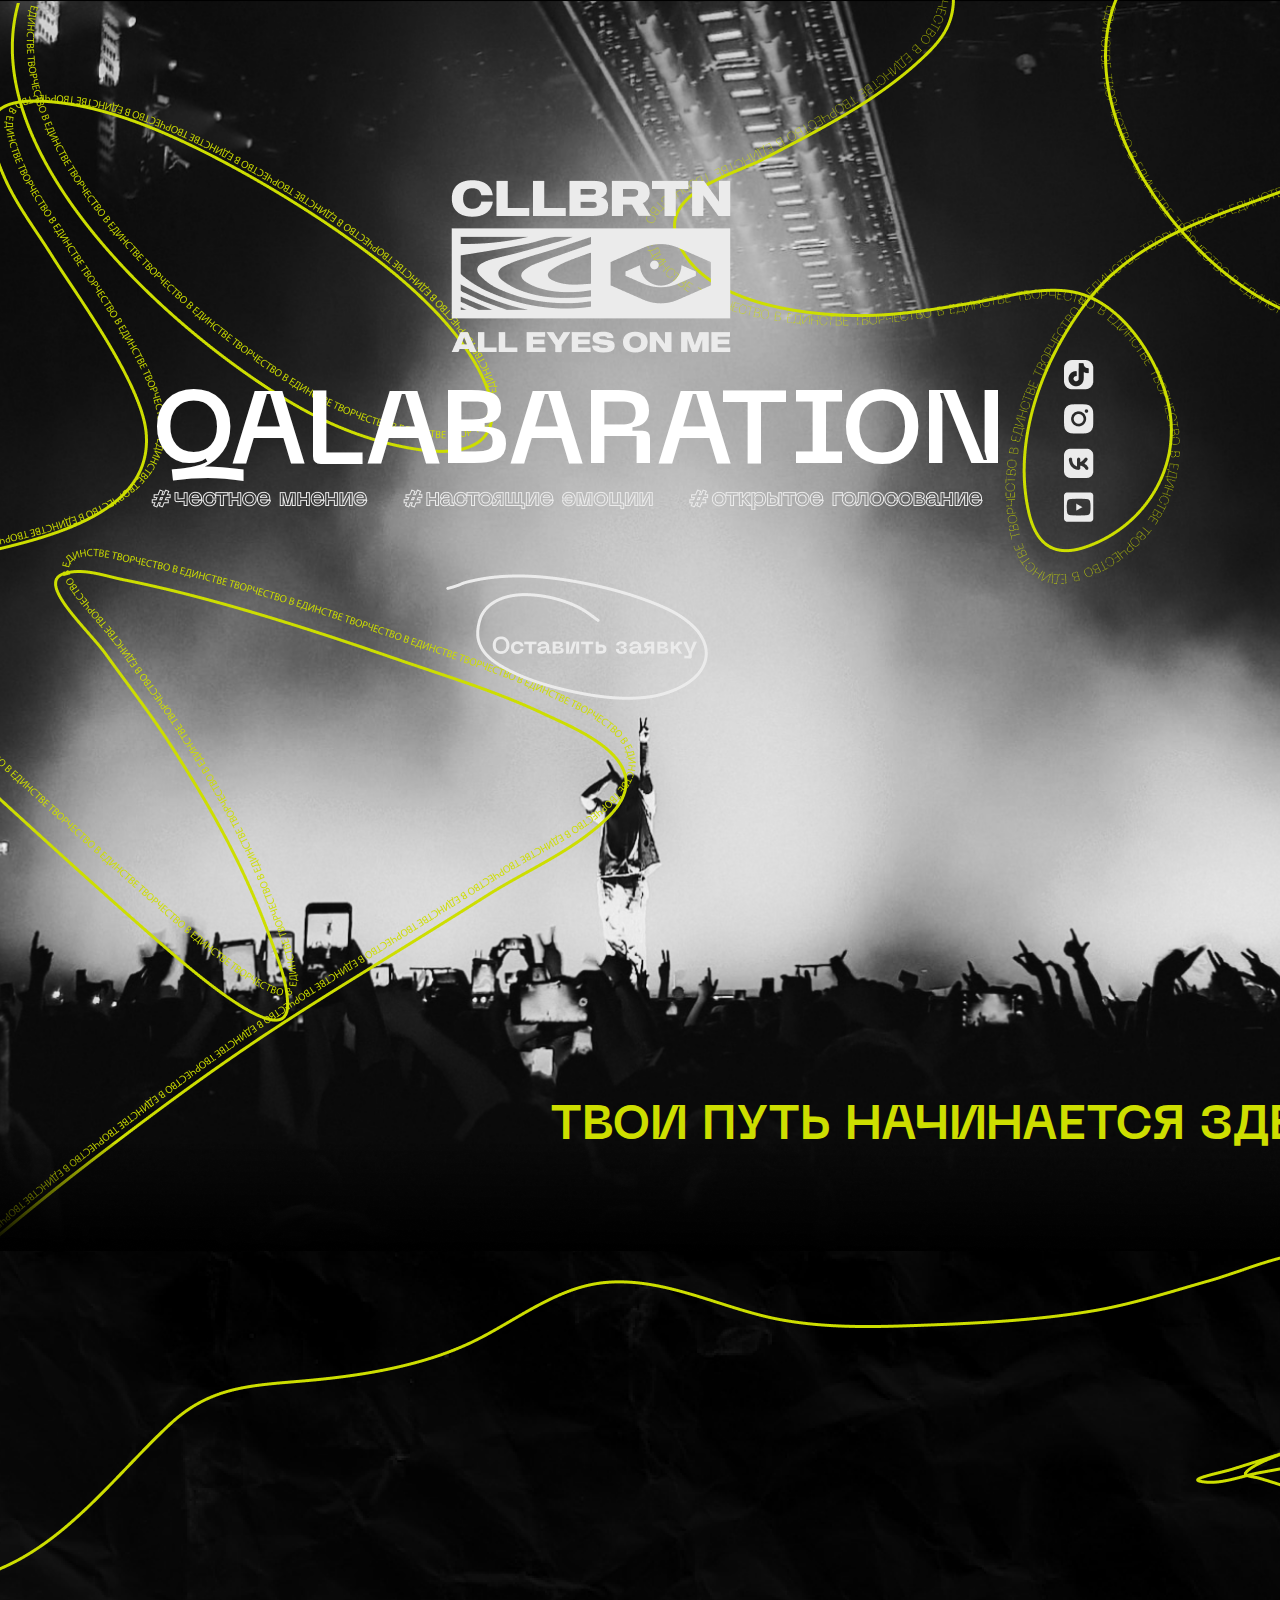
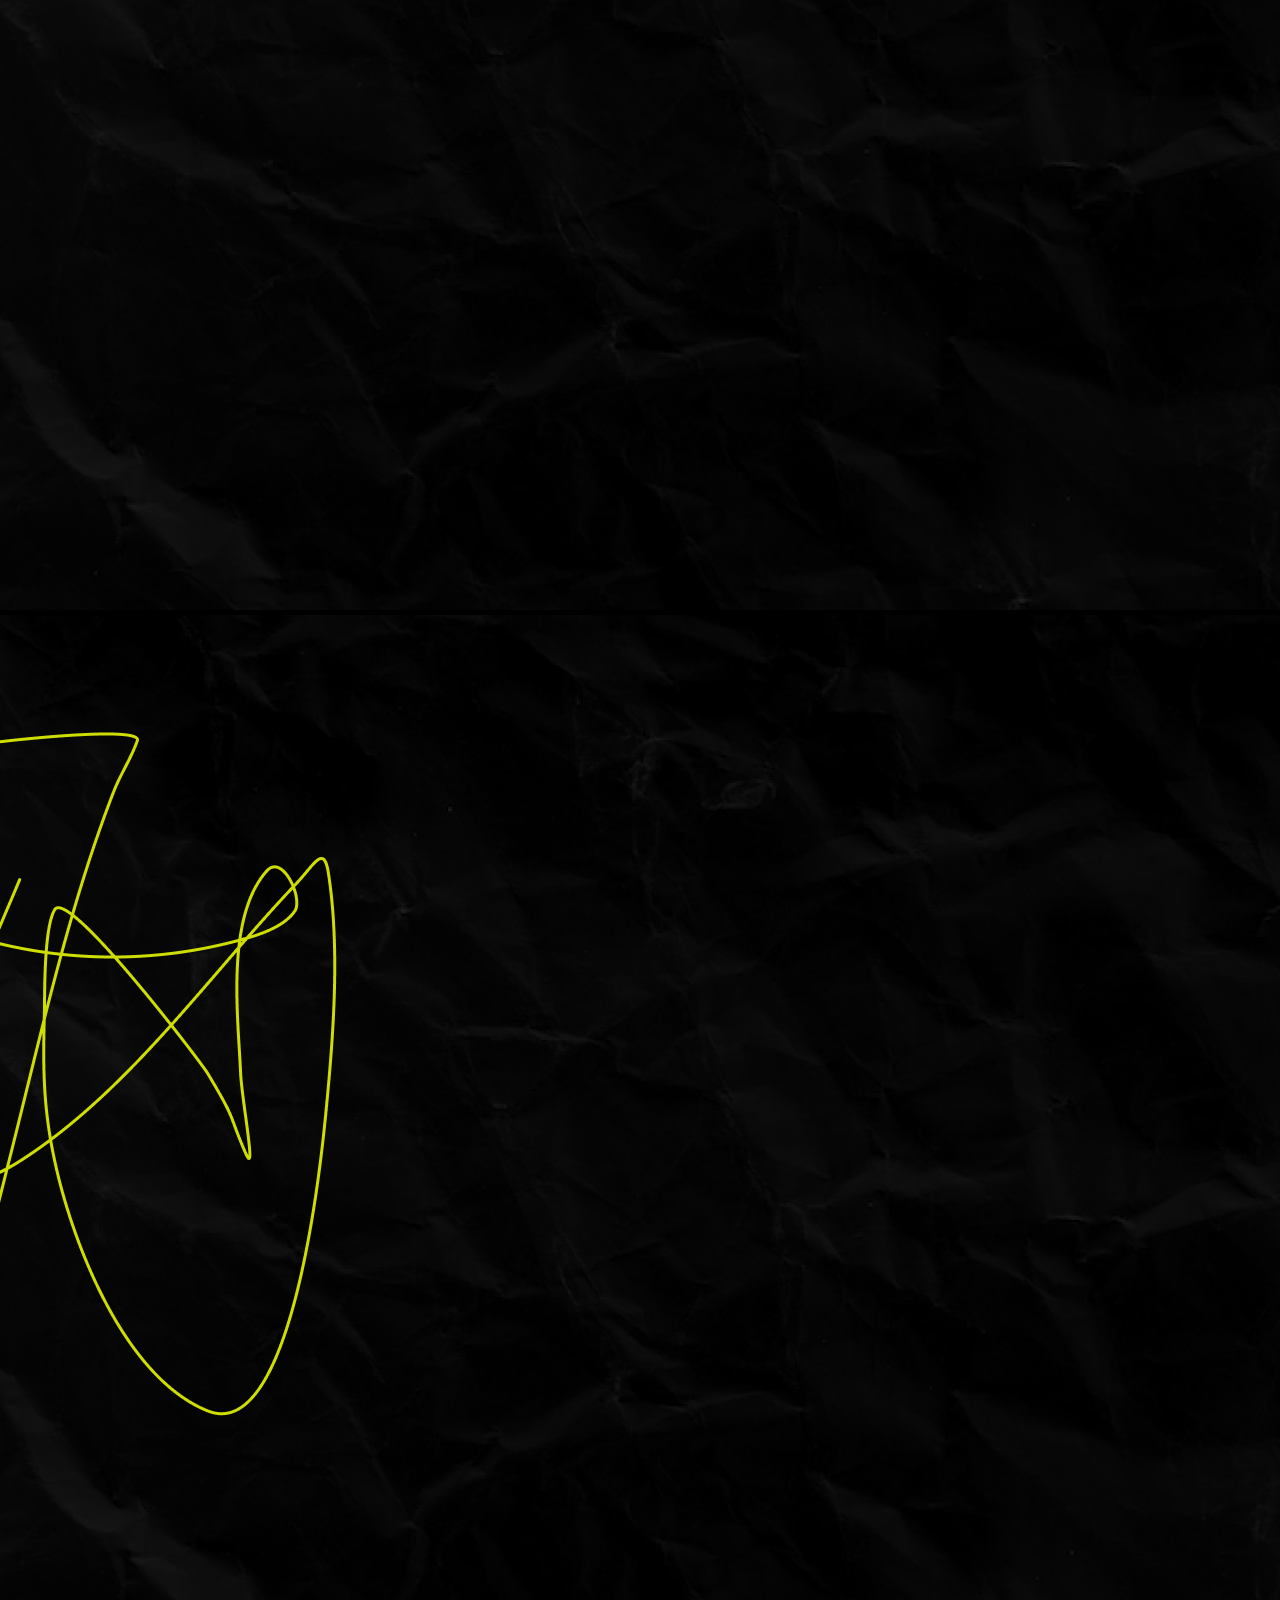
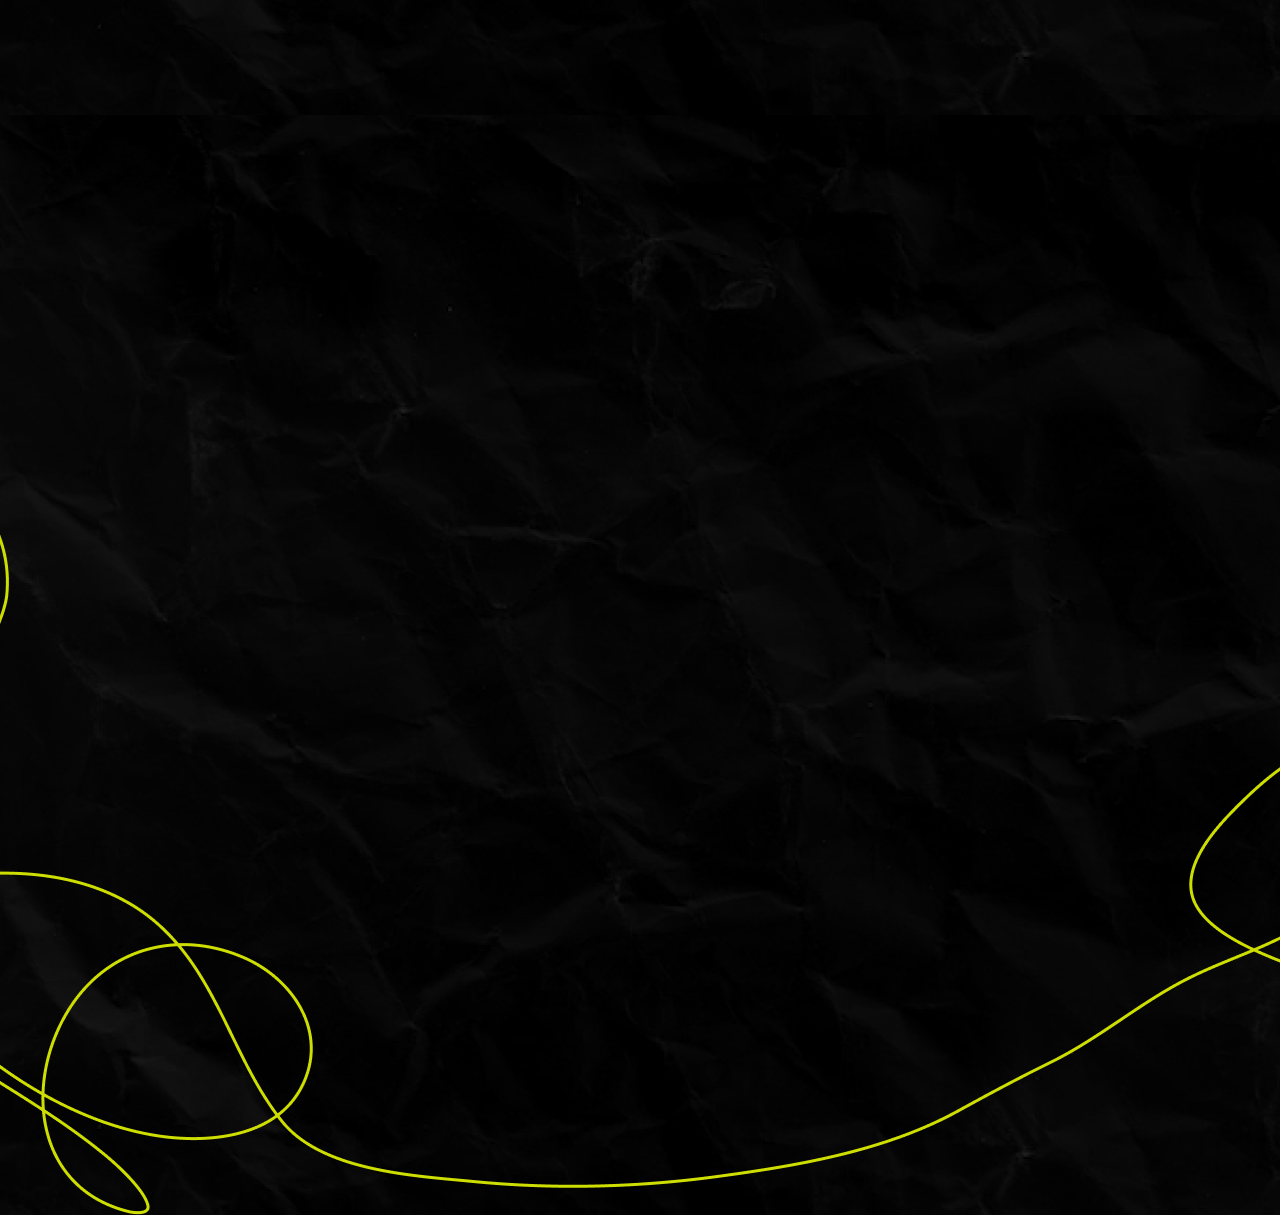
==== qalabaration.html @ a42345b2 "Add files via upload" ====
<!DOCTYPE html>
<html lang="en">
    <head>
        <meta charset="UTF-8" />
        <meta http-equiv="X-UA-Compatible" content="IE=edge" />
        <meta name="viewport" content="width=device-width, initial-scale=1.0" />
        <link rel="shortcut icon" href="img/favicon.svg" type="image/x-icon" />
        <link rel="stylesheet" href="qalabaration.css" />
        <title>QALABARATION</title>
    </head>
    <body>
        <header class="header header-m">
            <div class="line1">
                <div class="line2">
                    <!-- <div class="header__bg">
                <img src="img/qalabaration-bg.png" alt="qalabaration-bg">
            </div> -->
                    <div class="header__main _anim-items">
                        <div class="header__main-info">
                            <div class="header__main-logo">
                                <img
                                    src="img/logo-qalabar.png"
                                    alt="logo-qalabar"
                                />
                            </div>
                            <div class="header__main-title">QALABARATION</div>
                            <div class="header__main-hashtags">
                                <img
                                    src="img/hashtags-1.png"
                                    alt="hashtags-1"
                                />
                                <img
                                    src="img/hashtags-2.png"
                                    alt="hashtags-2"
                                />
                                <img
                                    src="img/hashtags-3.png"
                                    alt="hashtags-3"
                                />
                            </div>
                            <div class="header__send">
                                <a href="#"
                                    ><img src="img/send.png" alt="send"
                                /></a>
                            </div>
                        </div>
                        <div class="main-row-item-r burger-item">
                            <li class="header-ico burger-ico">
                                <a
                                    href="https://www.tiktok.com/@qalabfam?_t=8WhP9j410NS&_r=1"
                                    target="_blank"
                                    ><img
                                        src="img/tic-tok.png"
                                        alt="tic-tok" /><img
                                        class="tic"
                                        src="img/tic-tok.svg"
                                        alt="tic-tok"
                                /></a>
                            </li>
                            <li class="header-ico burger-ico">
                                <a
                                    href="https://instagram.com/qalabfam?igshid=YmMyMTA2M2Y="
                                    target="_blank"
                                    ><img src="img/insta.png" alt="insta" /><img
                                        class="tic"
                                        src="img/insta.svg"
                                        alt="insta"
                                /></a>
                            </li>
                            <li class="header-ico burger-ico">
                                <a
                                    class=""
                                    target="_blank"
                                    href="https://vk.com/qalabfam"
                                >
                                    <img src="img/vk.png" alt="vk" />
                                    <img class="vk" src="img/vk.svg" alt="vk" />
                                </a>
                            </li>
                            <li class="header-ico yt burger-ico">
                                <a
                                    class=""
                                    target="_blank"
                                    href="https://youtube.com/channel/UC8DqSJq_y24d_TXceDSBo0A"
                                    ><img src="img/youtube.png" alt="youtube" />
                                    <img
                                        class="youtube"
                                        src="img/youtube.svg"
                                        alt="youtube"
                                /></a>
                            </li>
                        </div>
                    </div>
                    <div class="header__bottom">
                        <div
                            class="header__bottom-text text typewritter-animation"
                        >
                            ТВОЙ ПУТЬ НАЧИНАЕТСЯ ЗДЕСЬ
                        </div>
                    </div>
                </div>
                <div class="musk"><img src="img/musl-t.png" alt="" /></div>
            </div>
        </header>

        <section class="about">
            <div class="about-line">
                <div class="about__main _anim-items">
                    <div class="about__main-title">О ПРОЕКТЕ</div>
                    <div class="about__main-text">
                        <p>
                            Мы создаем новое направление в шоу-бизнесе и готовим
                            абсолютно новый формат хип-хоп турниров для
                            Казахстана с мощным накалом страстей без всякой
                            цензуры.
                        </p>
                        <p>
                            Участники в открытом противостоянии разовьют в себе
                            стойкость, навыки сопережевания и быстро
                            реагирования, привлекут к себе внимание в сфере
                            шоубизнеса и смогут продолжить развиваться в нем.
                        </p>
                    </div>
                </div>
                <div class="about__bottom _anim-items">
                    <div class="about__bottom-text">
                        Наша цель - найти новые таланты, помочь им раскрыться и
                        занять свое место в казахстанском шоу-бизнесе
                    </div>
                </div>
            </div>
        </section>

        <section class="org">
            <div class="org__line">
                <div class="org__main _anim-items">
                    <div class="org__main-title">ОБ ОРГАНИЗАТОРЕ</div>
                    <div class="org__main-subtitle">Творчество в единстве</div>
                    <div class="org__main-text">
                        <p>
                            QALAB - творческое объединение музыкантов с
                            пространства всего СНГ. Для исполнителей - это место
                            творческой силы и первая настоящая точка роста в
                            музыкальной карьере.
                        </p>
                        <p>
                            Каждый творческий человек найдет в QALAB не только
                            финансовую и маркетинговую поддержку, но и целое
                            сообщество единомышленников. Начиная от
                            национальности, заканчивая своими музыкальными
                            предпочтениями - все исполнители имеют свой
                            индивидуальный образ и бэкграунд. Но в этом и сила
                            объединения QALAB - разность мышления позволяет
                            творить поистине душевную, живую и актуальную
                            музыку.
                        </p>
                    </div>
                </div>
                <div class="org__bottom _anim-items">
                    <a href="#" class="org__bottom-btn"
                        ><img src="img/org-btn.png" alt="org-btn"
                    /></a>
                    <div class="org__bottom-text">#QALAB</div>
                </div>
            </div>
        </section>

        <section class="singers">
            <div class="singers__line">
                <div class="singers__main  _anim-items">
                    <div class="singers__main-titel">СУДЬИ</div>
                    <div class="singers__main-subtitel">Только честное мнение</div>

                    <div class="singers__main-column">
                        <ul class="singers__column">
                            <li class="singers__item">
                                <a href="#"
                                    ><img
                                        src="img/singe=1.png"
                                        alt="singe=1"
                                    /> <br> ZaQ (Ninety One)</a
                                >
                            </li>
                            <li class="singers__item">
                                <a href="#"
                                    ><img
                                        src="img/singer=2.png"
                                        alt="singe=2"
                                    /> <br>Truwer</a
                                >
                            </li>
                            <li class="singers__item">
                                <a href="#"
                                    ><img
                                        src="img/singer=3.png"
                                        alt="singe=3"
                                    /> <br>Say Mo</a
                                >
                            </li>
                            <li class="singers__item">
                                <a href="#"
                                    ><img
                                        src="img/singer=4.png"
                                        alt="singe=4"
                                    /> <br>Damir Frank</a
                                >
                            </li>
                        </ul>
                    </div>
                    <div class="singers__main-bottom">*А также спецгости на всех этапах турнира</div>
                </div>
            </div>
        </section>

        <script src="qalabaration.js"></script>
    </body>
</html>
---- qalabaration.css ----
* {
    margin: 0;
    padding: 0;
}
li {
    list-style: none;
}
@font-face {
    font-family: Neue-Machina-reg;
    src: url(font/NeueMachina-Regular.ttf);
}
@font-face {
    font-family: Neue-Machina-bold;
    src: url(font/NeueMachina-Bold.ttf);
}

html {
    overflow: scroll;
    overflow-x: hidden;
}

body {
    font-family: Neue-Machina-reg;
    background: black;
    /* color: white; */
}
a {
    text-decoration: none;
    color: white;
}

.header {
    background: url(img/qalabaration-bg.png) no-repeat;
    background-position: center;
    background-size: cover;
    height: 1250px;
}
.line1 {
    background: url(img/qarabar-line1.png) no-repeat;
    background-position: left;
    height: 100%;
}
.line2 {
    background: url(img/qalabat-line2.png) no-repeat;
    background-position: right top;
    height: 100%;
}
.header__main {
    display: flex;
    justify-content: center;
    padding: 180px 0px 0px 0px;
    transform: translate(100%, 0%);
    opacity: 0;
    transition: all 0.8s ease 0s;
}
.header__main._active {
    opacity: 1;
    transform: translate(0px, 0px);
}
.header__main-info {
}

.header__main-logo {
    padding: 0px 0px 30px 300px;
}
.header__main-title {
    font-size: 104px;
    font-family: Neue-Machina-bold;
    color: white;
}
.header__main-hashtags img {
    padding: 0px 30px 0px 0px;
}
.header__send {
    padding: 60px 0px 0px 180px;
}
.main-row-item-r {
    display: flex;
    flex-direction: column;
    padding: 180px 0px 0px 50px;
}
.header-ico {
    padding: 0px 0px 10px 0px;
}
.header-ico:hover {
    fill: #cdde00;
}

.tic {
    margin: 0px 0px 0px -30px;
    opacity: 0;
}
.tic1 {
    margin: 0px 0px 0px -0px;
}
.tic:hover {
    opacity: 1;
}
.vk {
    margin: 0px 0px 0px -35px;
    opacity: 0;
}
.vk:hover {
    opacity: 1;
}

.yt {
    position: relative;
}
.youtube {
    position: relative;
    padding: 0px 0px 0px 0px;
    left: -55%;
    opacity: 0;
}
.youtube:hover {
    opacity: 1;
}
.youtube-row-link {
    padding: 0px 0px 0px 460px;
}
.header__bottom {
    padding: 400px 0px 0px 0px;
    align-items: center;
}
.header__bottom-text {
    width: 810px;
    font-family: Neue-Machina-bold;
    font-size: 48px;
    color: #cdde00;
    padding: 0px 0px 0px 550px;

    overflow: hidden;
    position: relative;
    white-space: nowrap;
    border-right: 2px solid #cdde00;
}

.musk {
    width: 100%;
    position: relative;
    bottom: 8.5%;
}

.typewritter-animation {
    animation: typewritter 4s steps(40) 1s 1 normal both,
        textCursor 500ms steps(40) infinite normal;
}
@keyframes typewritter {
    from {
        width: 0;
    }
    to {
        width: 810px;
    }
}
@keyframes textCursor {
    from {
        border-right-color: #cdde00;
    }
    to {
        border-right-color: transparent;
    }
}

@media (max-width: 375px) {
    .header {
        background: none;
    }
    .header-m {
        background: url(img/header-m.PNG) no-repeat;
        background-position: center;
        background-size: cover;
        height: 580px;
    }
    .main-row-item-r {
        display: none;
    }
    .header__main {
        padding: 30px 0px 0px 0px;
    }
    .header__main-info {
        width: 100%;
        overflow: hidden;
    }
    .header__main-logo {
        padding: 0px 0px 0px 120px;
    }
    .header__main-logo img {
        width: 85px;
    }
    .header__main-title {
        padding: 30px 0px 0px 20px;
        font-size: 36px;
    }
    .line1 {
        background: none;
    }
    .line2 {
        background: none;
    }
    .header__main-hashtags {
        width: 100%;
        padding: 20px 0px 0px 10px;
    }
    .header__send {
        width: 100%;
        margin: 0px 0px 0px -90px;
        padding: 35px 0px 0px 0px;
    }
    .header__bottom-text {
        padding: 0px 0px 0px 10px;
        font-size: 16px;
        width: 275px;
    }
    .typewritter-animation {
        animation: typewritter 4s steps(40) 1s 1 normal both,
            textCursor 500ms steps(40) infinite normal;
    }
    .header__bottom {
        padding: 110px 0px 0px 0px;
    }
    @keyframes typewritter {
        from {
            width: 0;
        }
        to {
            width: 275px;
        }
    }
    @keyframes textCursor {
        from {
            border-right-color: #cdde00;
        }
        to {
            border-right-color: transparent;
        }
    }
}

/* =================================ABOUT========================================================== */

.about {
    color: white;
    background: url(img/about-us__bg.png) no-repeat;
    height: 965px;
}
.about-line {
    background: url(img/about-line.png) no-repeat top;
    height: 100%;
}
.about__main {
    padding: 200px 0px 0px 0px;
    display: flex;
    justify-content: center;
    align-items: center;
    width: 1100px;
    margin: 0 auto;
}
.about__main {
    display: flex;
    justify-content: center;
    padding: 180px 0px 0px 0px;
    transform: translate(-100%, 0%);
    opacity: 0;
    transition: all 0.8s ease 0s;
}
.about__main._active {
    opacity: 1;
    transform: translate(0px, 0px);
}
.about__main-title {
    white-space: nowrap;
    color: #cdde00;
    font-size: 64px;
    padding: 0px 0px 0px 0px;
    font-family: Neue-Machina-bold;
}
.about__main-text {
    padding: 0px 0px 0px 40px;
    font-size: 32px;
}
.about__bottom {
    padding: 100px 0px 0px 0px;
}
.about__bottom-text {
    font-size: 40px;
    color: #cdde00;
    text-align: center;
}
.about__bottom {
    display: flex;
    justify-content: center;
    padding: 180px 0px 0px 0px;
    transform: translate(100%, 0%);
    opacity: 0;
    transition: all 0.8s ease 0s;
}
.about__bottom._active {
    opacity: 1;
    transform: translate(0px, 0px);
}

@media (max-width: 375px) {
    .about__main {
        width: 315px;
        flex-direction: column;
    }
    .about__main-title {
        font-size: 24px;
    }
    .about__main-text {
        font-size: 16px;
    }
    .about__bottom-text {
        font-size: 16px;
    }
}

/* ---------------------------ORGANIZATION--------------------------------------------- */

.org {
    background: url(img/bg.png) no-repeat;
    height: 1100px;
}
.org__line {
    background: url(img/org-line.png) no-repeat left;
    height: 100%;
}
.org__main {
    padding: 150px 0px 0px 0px;
    display: flex;
    flex-direction: column;
    justify-content: center;
}
.org__main {
    display: flex;
    justify-content: center;
    padding: 180px 0px 0px 0px;
    transform: translate(-100%, 0%);
    opacity: 0;
    transition: all 0.8s ease 0s;
}
.org__main._active {
    opacity: 1;
    transform: translate(0px, 0px);
}
.org__main-title {
    text-align: center;
    font-size: 64px;
    font-family: Neue-Machina-bold;
    color: #CDDE00;
}
.org__main-subtitle {
    color: white;
    text-align: center;
    font-size: 32px;
    padding: 15px 0px 65px 0px;
}
.org__main-text {
    color: white;
    width: 1100px;
    margin: 0 auto;
    font-size: 32px;

}
.org__bottom {
    display: flex;
    justify-content: space-around;
    
}
.org__bottom {
    transform: translate(100%, 0%);
    opacity: 0;
    transition: all 0.8s ease 0s;
}
.org__bottom._active {
    opacity: 1;
    transform: translate(0px, 0px);
}
.org__bottom-btn {
    padding: 0px 0px 0px 0px;

}
.org__bottom-text {
    margin: 0px 0px 0px -580px;
    -webkit-text-stroke: 0.3px #fff;
    font-size: 8rem;
}
.org__bottom-text:hover {
    color: white;
    text-shadow: 0 0 0 white;
}

@media (max-width: 375px) {
    .org__main-title{
        font-size: 24px;

    }
    .org__main-text{
        font-size: 16px;
        width: 290px;
    }
    .org__bottom{
        flex-direction: column;
    }
    .org__bottom-text{
        margin: 0px 0px 0px 0px;
        font-size: 4rem;
    }
    .org{
        height: none;
    }
    .org__line{
        background: none;
    }
}


/* --------------------------------SINGERS------------------------------------------------- */

.singers {
    background: url(img/bg.png)no-repeat;
    height: 1100px;
}
.singers__line {
    background: url(img/singer-line.png) no-repeat bottom;
    height: 100%;
}
.singers__main {
    padding: 100px 0px 0px 0px;
    color: white;
}

.singers__main {
    transform: translate(-100%, 0%);
    opacity: 0;
    transition: all 0.8s ease 0s;
}
.singers__main._active {
    opacity: 1;
    transform: translate(0px, 0px);
}

.singers__main-titel {
    text-align: center;
    font-size: 64px;
    font-family: Neue-Machina-bold;
    color: #CDDE00;
}
.singers__main-subtitel {
    text-align: center;
    font-size: 32px;
    padding: 20px 0px 0px 0px;
}
.singers__main-column {
    padding: 80px 0px 0px 0px;
}
.singers__column {
    display: flex;
    justify-content: center;
    align-items: center;
}

.singers__column a{
    font-size: 32px;
    color: #CDDE00;
}

.singers__item {
    padding: 0px 0px 0px 30px;
}
.singers__main-bottom {
    text-align: center;
    padding: 50px 0px 0px 0px;
    font-size: 32px;

}

@media (max-width: 375px) {
    .singers__column{
        flex-direction: column;
    }
}
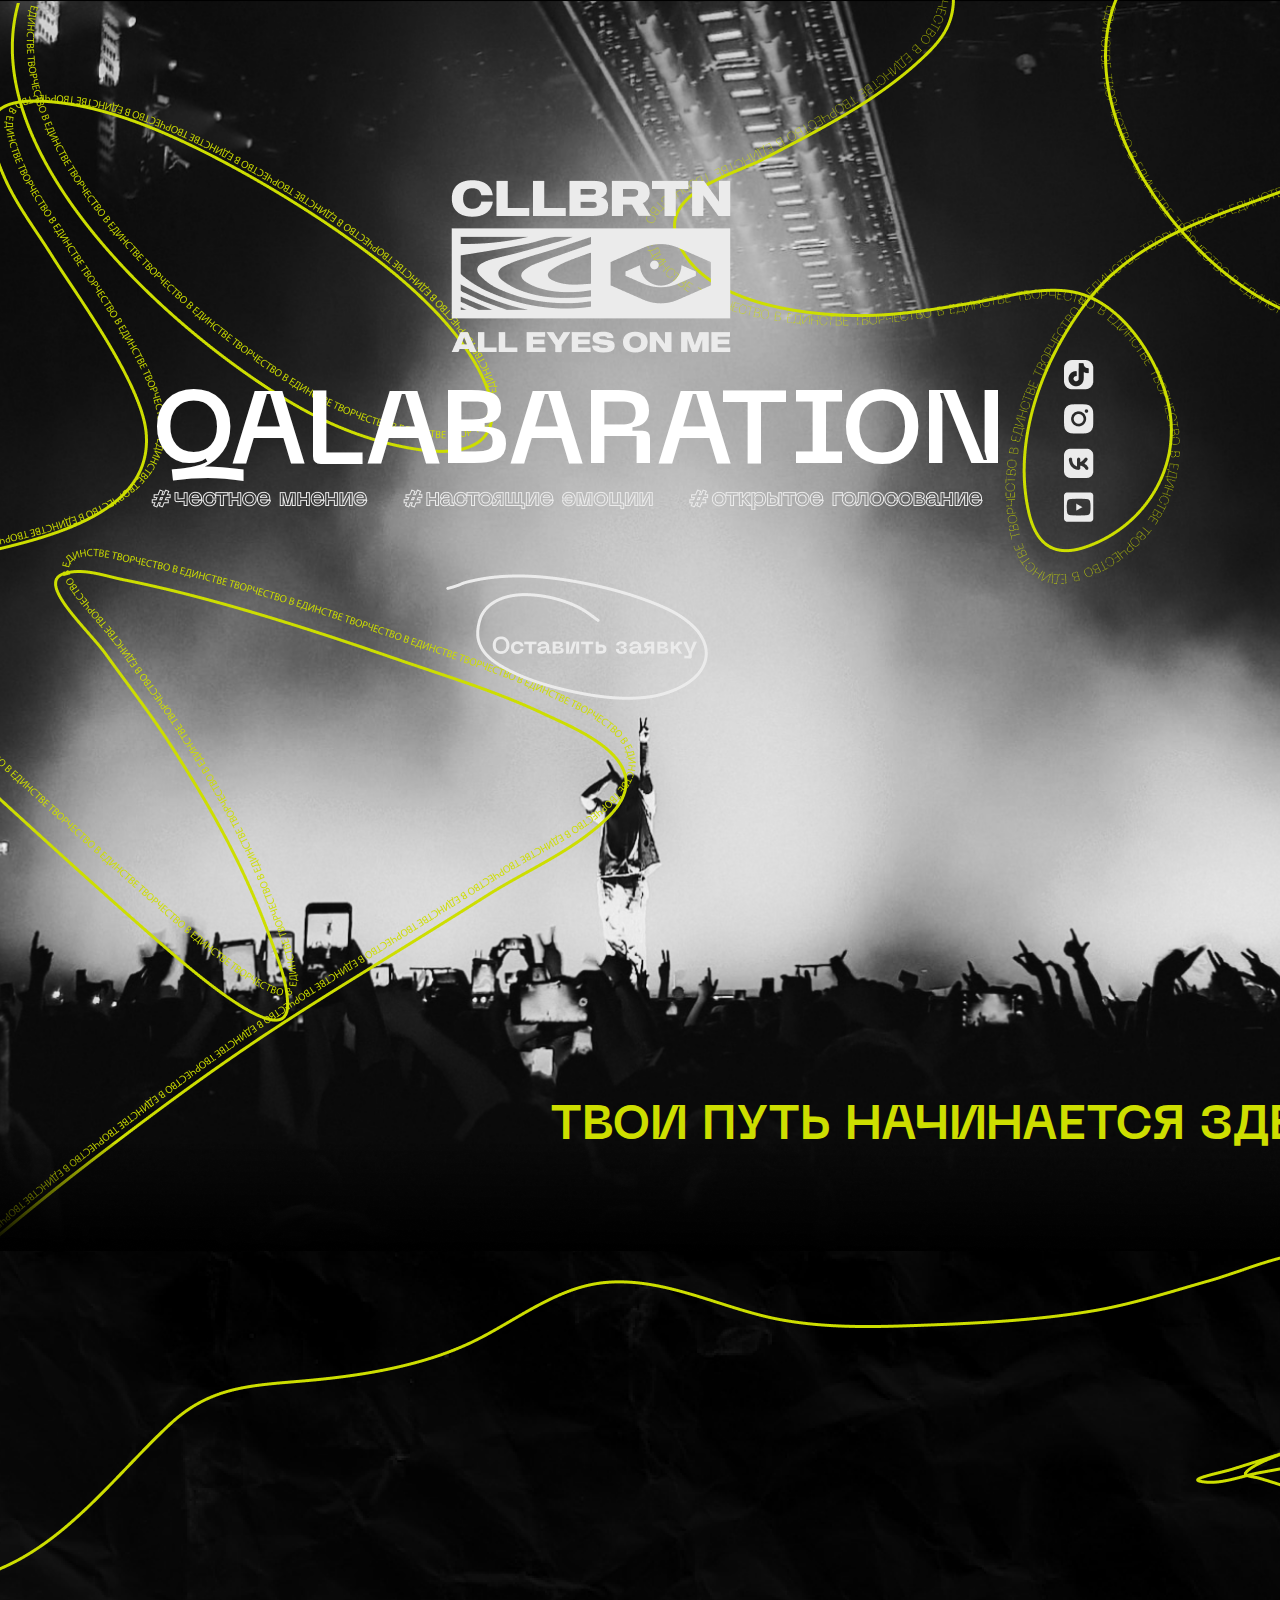
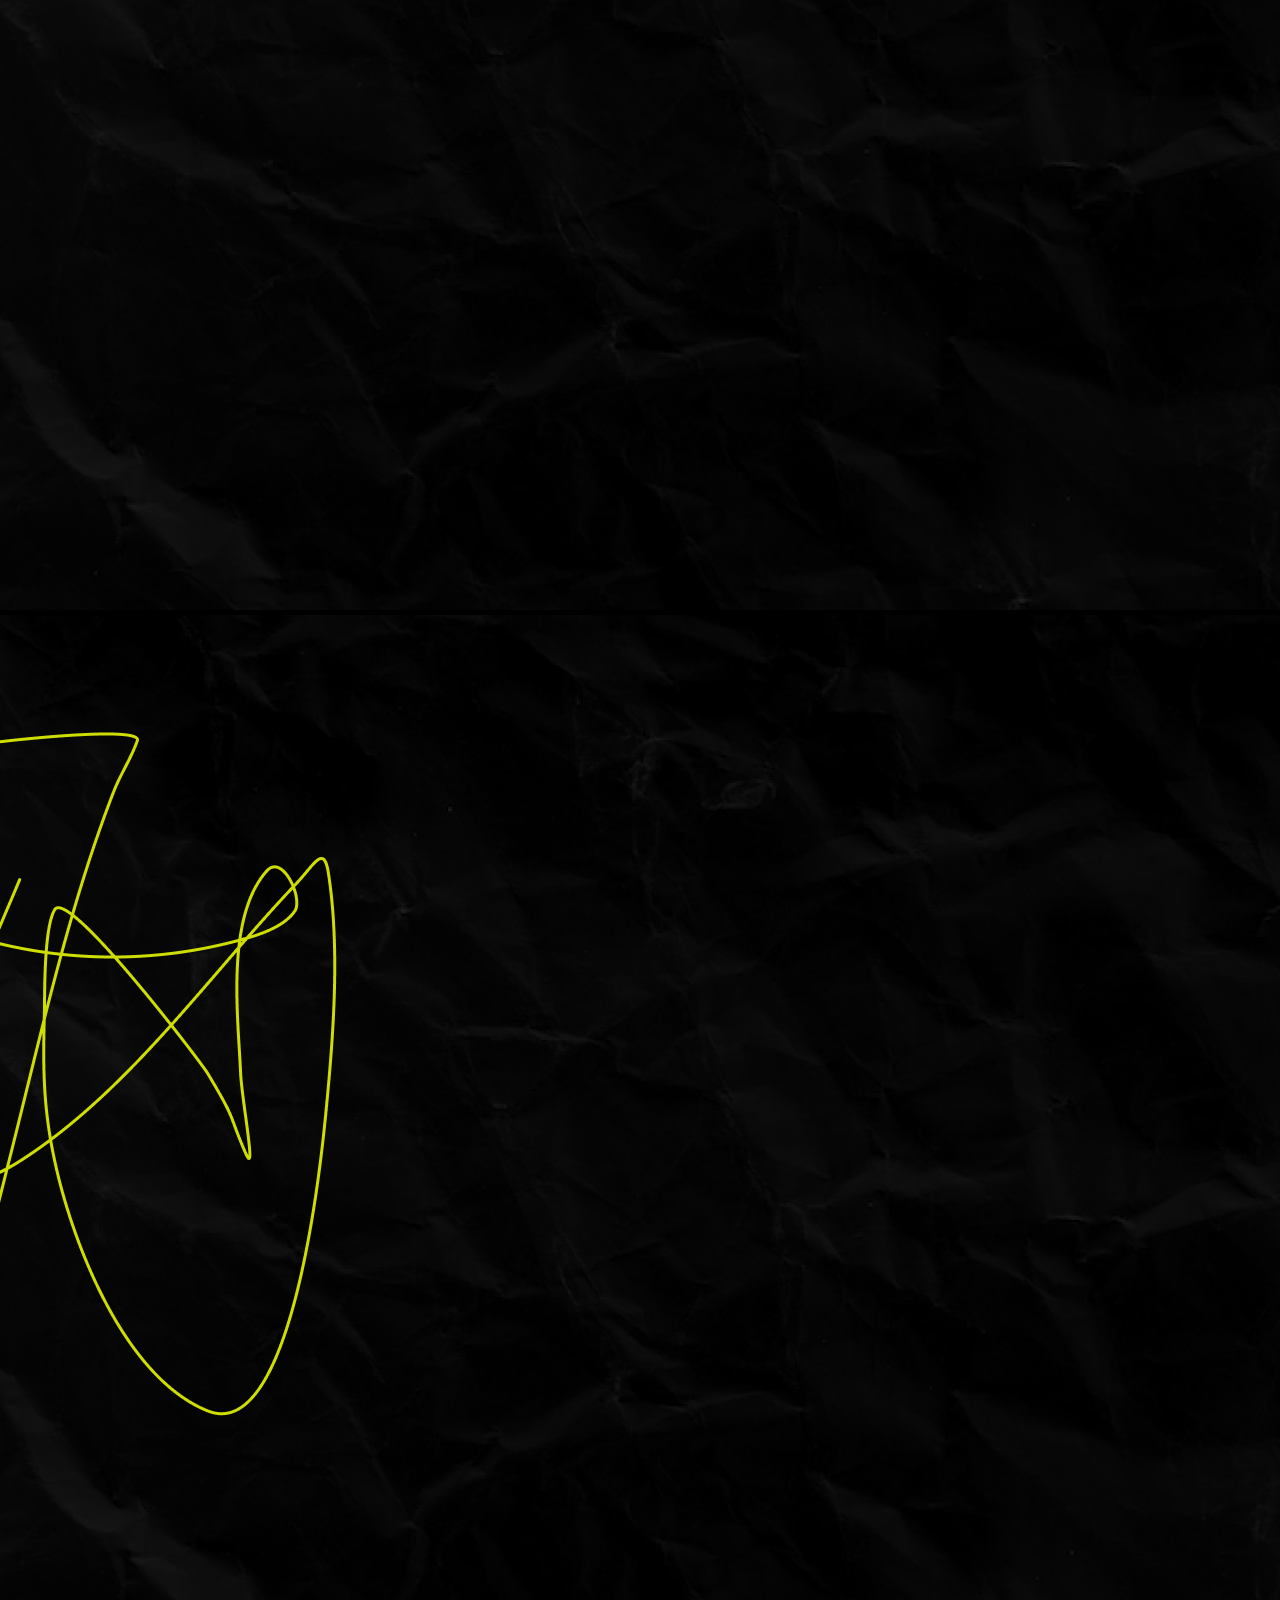
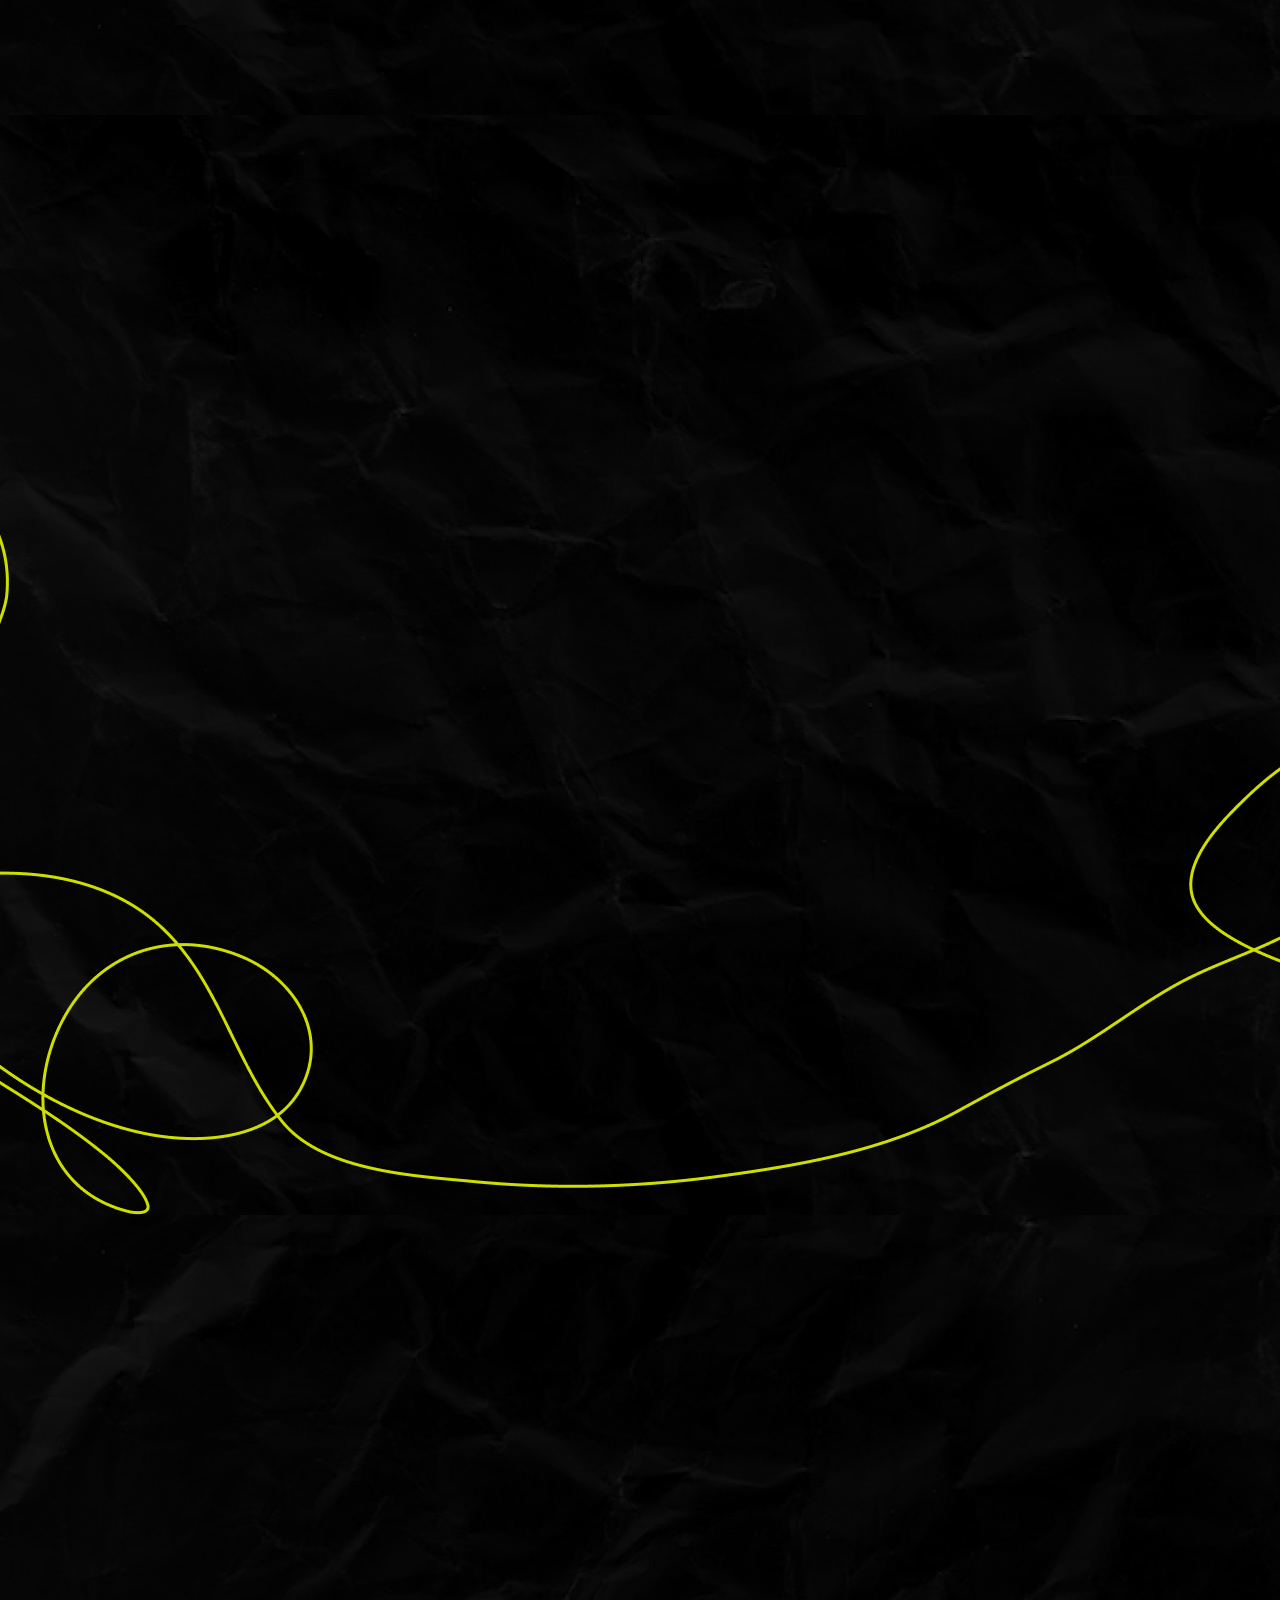
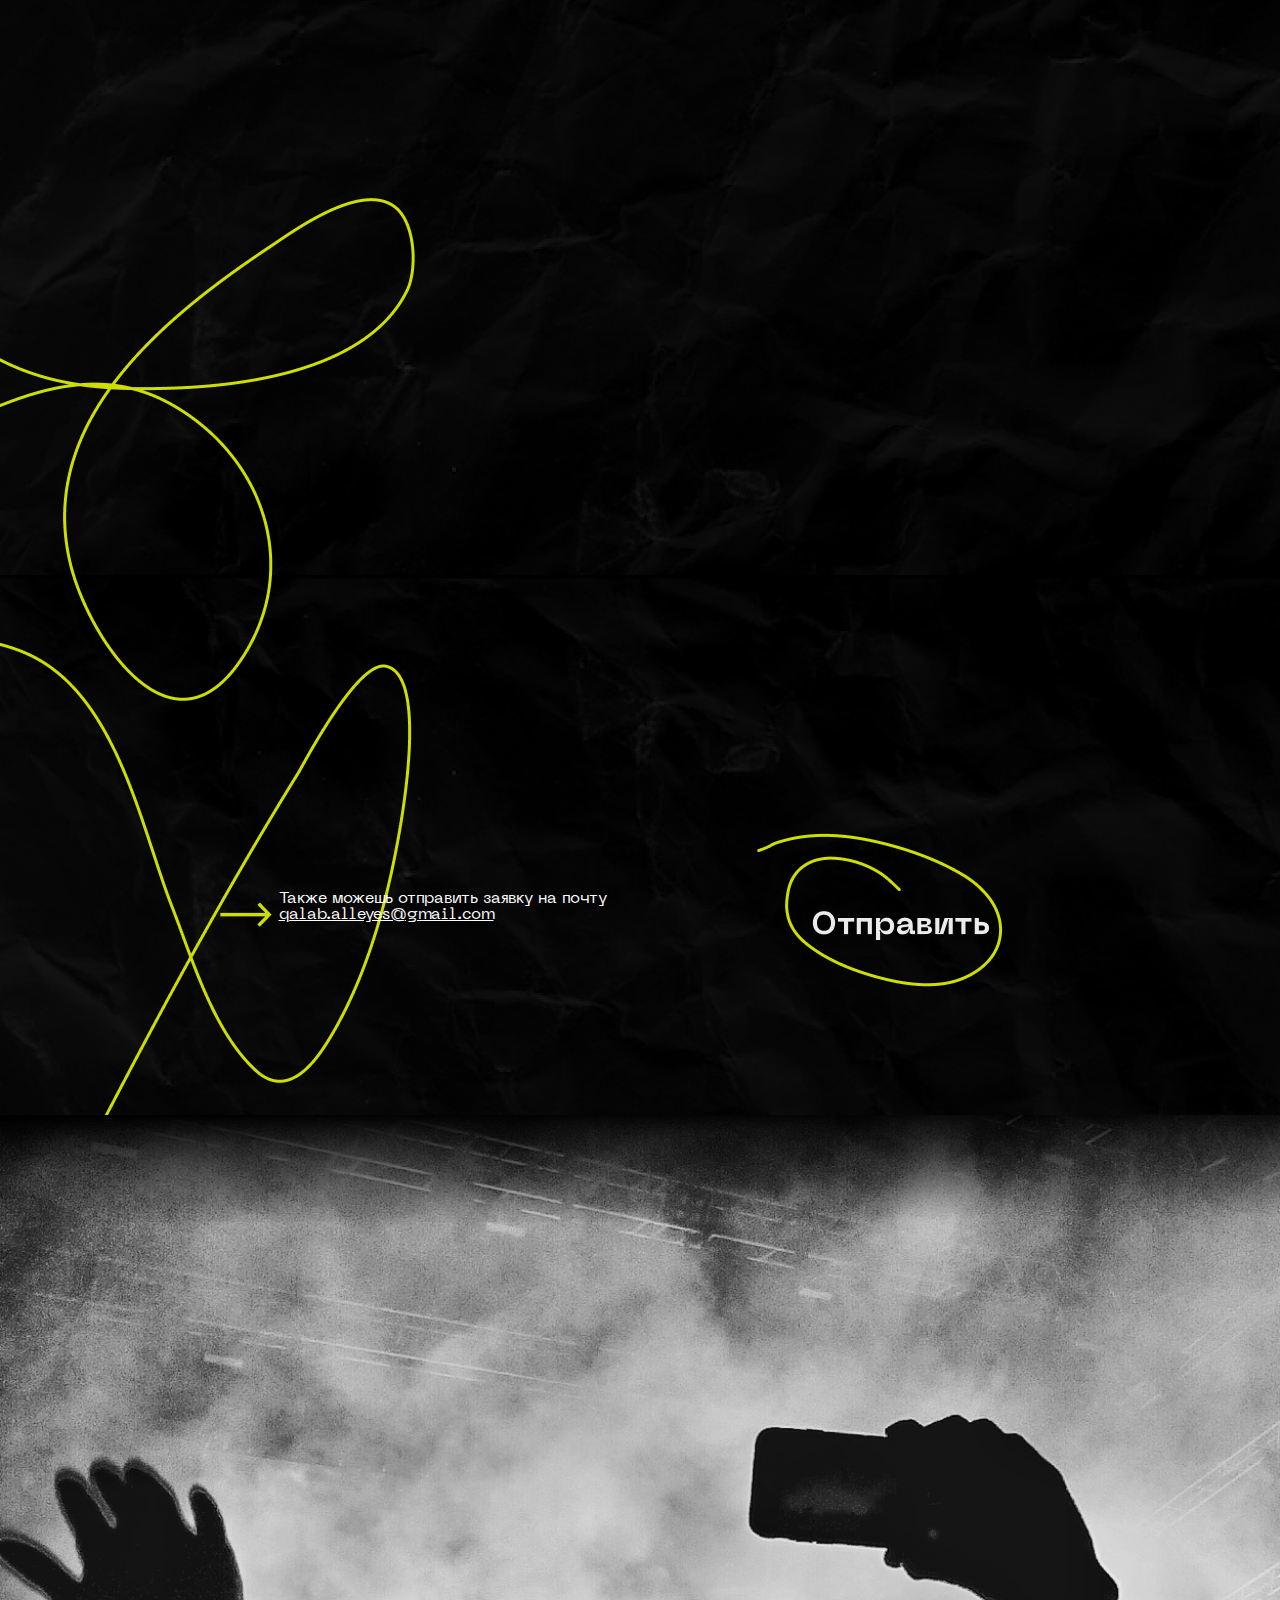
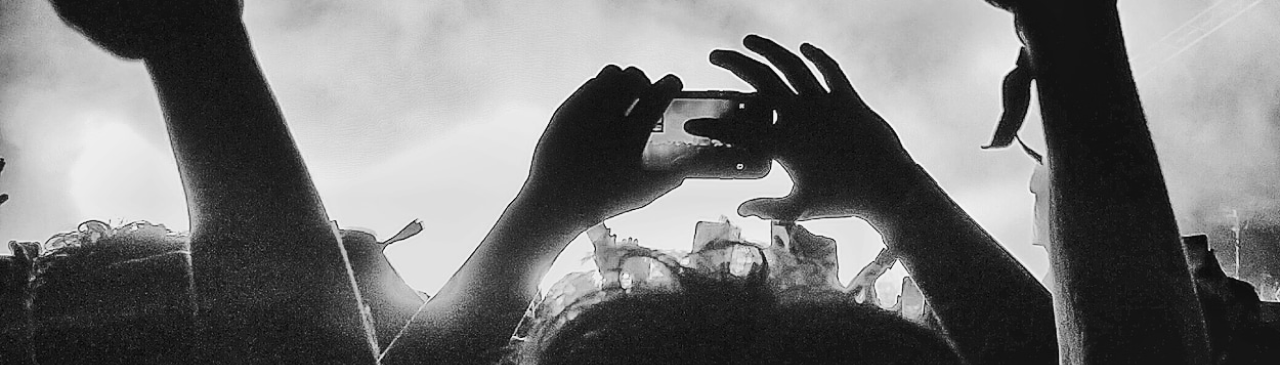
==== commit 816e211c: "Add files via upload" ====
--- a/qalabaration.html
+++ b/qalabaration.html
@@ -212,6 +212,68 @@
             </div>
         </section>
 
+        <section class="request">
+            <div class="request__line">
+                <div class="request__main _anim-items">
+                    <div class="request__main-title">ОТПРАВЛЯЙ ЗАЯВКУ</div>
+                    <div class="request__main-subtitle">и ожидай обратной связи от нас</div>
+                    <div class="request__main-input">
+                        <input class="main-input" type="text" placeholder="ФИО">
+                        <input class="main-input" type="text" placeholder="Город">
+                        <input class="main-input" type="text" placeholder="Возраст">
+                        <input class="main-input" type="text" placeholder="Псевдоним">
+                        <input class="main-input" type="text" placeholder="Жанр">
+                        <input class="main-input" type="text" placeholder="Ссылка на твои работы">
+                        <input class="main-input" type="text" placeholder="Ссылка на твои работы">
+                        <input class="main-input" type="text" placeholder="Чего ожидаешь от проекта? Какие цели ставишь перед собой?">
+                        <input class="main-input" type="text" placeholder="Почта">
+                        <input class="main-input" type="text" placeholder="Контакный телефон">
+                        <input class="main-input" type="text" placeholder="Ссылка на диск с фотографиями (крупный план, полный рост)">
+                    </div>
+                </div>
+                <div class="request__bottom">
+                    <div class="request__bottom-info">
+                        <div class="request__bottom-text">Также можешь отправить заявку на почту </div>
+                        <a href="qalab.alleyes@gmail.com" class="request__bottom-mail"> qalab.alleyes@gmail.com</a>
+                    </div>
+                    <a href="#" class="request__bottom-btn"><img src="img/request-btn.png" alt="request-btn"></a>
+                    <a href="#" class="request__bottom-btn-h"><img src="img/request-btn-h.png" alt="request-btn"></a>
+                </div>
+            </div>
+            <div class="footer__musk1"><img src="img/under-musk.png" alt=""></div>
+        </section>
+
+        <footer class="footer footer-mobi">
+            <div class="footer__main-title _anim-items">СОТРУДНИЧЕСТВО</div>
+            <div class="footer__main _anim-items">
+                <div class="footer__main-contacts">
+                    <ul class="footer__contacts">
+                        <li class="footer__contacts-item"><div class="contacts__item-title">Сотрудничество</div><a href="#" class="">qalab.business@gmail.com</a></li>
+                        <li class="footer__contacts-item"><div class="contacts__item-title long">Организация концертов</div><a href="#" class="">qalab.booking@gmail.com</a></li>
+                        <li class="footer__contacts-item"><div class="contacts__item-title">Продюсирование</div><a href="#" class="">qalab.deal@gmail.com</a></li>
+                        <li class="footer__contacts-item"><div class="contacts__item-title">Заявки по конкурсу</div><a href="#" class="">qalab.alleyes@gmail.com</a></li>
+                    </ul>
+                    <div class="footer__social">
+                        <div class="social__title">Мы в социальных сетях</div>
+                            <div class="footer__social-icons">
+                                <ul class="social">
+                                    <li class="social-icons"><a href="https://www.tiktok.com/@qalabfam?_t=8WhP9j410NS&_r=1" target="_blank"><img src="img/tic-tok.png" alt=""></a> </li>
+                                    <li class="social-icons"><a href="https://instagram.com/qalabfam?igshid=YmMyMTA2M2Y=" target="_blank"><img src="img/insta.png" alt=""></a></li>
+                                    <li class="social-icons"><a href="https://vk.com/qalabfam" target="_blank"><img src="img/vk.png" alt=""></a></li>
+                                    <li class="social-icons"><a href="https://youtube.com/channel/UC8DqSJq_y24d_TXceDSBo0A" target="_blank"><img src="img/youtube.png" alt=""></a></li>
+                                </ul>
+                            </div>
+                    </div>
+                </div>
+            </div>
+            <div class="footer__bottom _anim-items">
+                <div class="footer__bottom-logo"><img src="img/logo-qalabar.png" alt="logo-qalabar">
+                    <div class="footer__bottom-title">QALABARATION</div>
+                    <div class="footer__bottom-subtitle">это твой шанс</div>
+                </div>
+                
+            </div>
+        </footer>
         <script src="qalabaration.js"></script>
     </body>
 </html>
--- a/qalabaration.css
+++ b/qalabaration.css
@@ -166,6 +166,9 @@
 @media (max-width: 375px) {
     .header {
         background: none;
+    }
+    .musk{
+        display: none;
     }
     .header-m {
         background: url(img/header-m.PNG) no-repeat;
@@ -302,6 +305,9 @@
 }
 
 @media (max-width: 375px) {
+    .about{
+        height: 100%;
+    }
     .about__main {
         width: 315px;
         flex-direction: column;
@@ -379,7 +385,7 @@
     transform: translate(0px, 0px);
 }
 .org__bottom-btn {
-    padding: 0px 0px 0px 0px;
+    padding: 30px 0px 0px 35px;
 
 }
 .org__bottom-text {
@@ -395,6 +401,7 @@
 @media (max-width: 375px) {
     .org__main-title{
         font-size: 24px;
+        padding: 0px 0px 0px 0px;
 
     }
     .org__main-text{
@@ -405,7 +412,7 @@
         flex-direction: column;
     }
     .org__bottom-text{
-        margin: 0px 0px 0px 0px;
+        margin: 0px 0px 0px 20px;
         font-size: 4rem;
     }
     .org{
@@ -478,7 +485,275 @@
 }
 
 @media (max-width: 375px) {
+    .singers{
+        height: 2100px;
+    }
     .singers__column{
         flex-direction: column;
     }
+}
+
+
+/* ------------------------------REQUEST---------------------------------------------------- */
+.request {
+    background: url(img/big-bg.png) no-repeat;
+    height: 1500px;
+    color: white;
+}
+.request__line {
+    background: url(img/request-line.png) no-repeat left bottom;
+    width: 100%;
+    height: 100%;
+    z-index: -1;
+}
+.request__main {
+    display: flex;
+    flex-direction: column;
+    justify-content: center;
+}
+.request__main {
+    transform: translate(-100%, 0%);
+    opacity: 0;
+    transition: all 0.8s ease 0s;
+}
+.request__main._active {
+    opacity: 1;
+    transform: translate(0px, 0px);
+}
+.request__main-title {
+    font-size: 72px;
+    color: #CDDE00;
+    font-family: Neue-Machina-bold;
+    text-align: center;
+    padding: 50px 0px 15px 0px;
+}
+.request__main-subtitle {
+    text-align: center;
+    font-size: 32px;
+    padding: 0px 0px 80px 0px;
+}
+.request__main-input {
+    display: flex;
+    flex-direction: column;
+    justify-content: center;
+    align-items: center;
+}
+.main-input {
+    color: white;
+    height: 70px;
+    width: 1000px;
+    background: rgba(0, 0, 0, 0);
+    border: 0.5px solid white;
+    border-radius: 20px;
+    padding: 0px 0px 0px 30px;
+    margin: 0px 0px 10px 0px;
+}
+.request__bottom {
+    display: flex;
+    justify-content: center;
+    align-items: center;
+    padding: 70px 0px 0px 0px;
+}
+.request__bottom-info{
+    display: flex;
+    flex-direction: column;
+    padding: 0px 150px 0px 0px;
+}
+.request__bottom-info::before {
+    content: "";
+    background: url(img/arrow.png)no-repeat left;
+    margin: 0px 0px -45px -65px;
+    padding: 0px 0px 35px 55px;
+}
+.request__bottom-text {
+}
+.request__bottom-mail {
+    text-decoration: underline;
+}
+.request__bottom-mail:hover{
+    color: #CDDE00;
+}
+.request__bottom-btn {
+    
+}
+.request__bottom-btn-h {
+    margin: 0px 0px 0px -247px;
+    opacity: 0;
+}
+.request__bottom-btn-h:hover{
+    opacity: 1;
+}
+
+@media (max-width: 375px) {
+    .request{
+        margin: 0px 0px 0px 0px;
+        height: 1250px;
+    }
+    .request__line{
+        background: none;
+    }
+    .request__main-title{
+        font-size: 24px;
+    }
+    .request__main-subtitle{
+        font-size: 16px;
+
+    }
+    .main-input{
+        width: 280px;
+        height: 50px;
+    }
+    .request__bottom{
+        flex-direction: column;
+    }
+    .request__bottom-info{
+        padding: 0px 0px 0px 75px;
+    }
+    .request__bottom-btn{
+        padding: 20px 0px 0px 0px;
+    }
+    .request__bottom-btn-h{
+        display: none;
+    }
+}
+
+/* ====================================FOOTER++++++++++++++++++++++++++++++++++++++++++++++++ */
+
+.footer {
+    background: url(img/footer=bg.png)no-repeat;
+    height: 100%;
+}
+
+
+.footer__musk1{}
+
+.footer__main {
+    display: flex;
+    /* justify-content: start; */
+}
+
+.footer__main {
+    transform: translate(-100%, 0%);
+    opacity: 0;
+    transition: all 0.8s ease 0s;
+}
+.footer__main._active {
+    opacity: 1;
+    transform: translate(0px, 0px);
+}
+
+.footer__main-title {
+    font-size: 64px;
+    color: #CDDE00;
+    text-align: center;
+    font-family: Neue-Machina-bold;
+    padding: 20px 0px 40px 0px;
+}
+.footer__main-title {
+    transform: translate(100%, 0%);
+    opacity: 0;
+    transition: all 0.8s ease 0s;
+}
+.footer__main-title._active {
+    opacity: 1;
+    transform: translate(0px, 0px);
+}
+.footer__main-contacts {
+    display: flex;
+    padding: 0px 0px 0px 400px;
+    flex-direction: column;
+    justify-content: center;
+}
+.footer__contacts {
+}
+
+.footer__contacts-item a{
+    text-decoration: underline;
+}
+.footer__contacts-item a:hover{
+    color: #CDDE00;
+}
+.footer__contacts-item {
+    padding: 0px 0px 20px 0px;
+}
+.contacts__item-title {
+    font-size: 24px;
+    color: white;
+    padding: 0px 0px 5px 0px;
+}
+.long {
+}
+.footer__social {
+}
+.social__title {
+    font-size: 24px;
+    padding: 50px 0px 15px 0px;
+    color: white;
+}
+.footer__social-icons {
+    
+}
+.social {
+    display: flex;
+    gap: 15px;
+}
+.social-icons {
+}
+.footer__bottom {
+    color: white;
+    display: flex;
+    justify-content:end;
+    padding: 0px 400px 0px 0px;
+}
+
+.footer__bottom {
+    transform: translate(-100%, 0%);
+    opacity: 0;
+    transition: all 0.8s ease 0s;
+}
+.footer__bottom._active {
+    opacity: 1;
+    transform: translate(0px, 0px);
+}
+.footer__bottom-logo img{
+    padding: 0px 0px 40px 485px;
+}
+.footer__bottom-title {
+    font-family: Neue-Machina-bold;
+    font-size: 100px;
+}
+.footer__bottom-subtitle {
+    font-size: 32px;
+    text-align: right;
+}
+
+@media (max-width: 375px) {
+    .footer{
+        background: none;
+    }
+    .footer__musk1{
+        display: none;
+    }
+    .footer-mobi{
+        background: url(img/footer-mobi.png) no-repeat right top;
+        background-repeat: repeat-x;
+        height: 450px;
+    }
+    .footer__main-title{
+        font-size: 16px;
+        text-align: left;
+        padding: 10px 0px 0px 10px;
+    }
+    .footer__main-contacts{
+        padding: 10px 0px 0px 10px;
+    }
+    .contacts__item-title{
+        font-size: 14px;
+    }
+    .footer__contacts-item a{
+        font-size: 12px;
+    }
+    .footer__bottom {
+        display: none;
+    }
 }